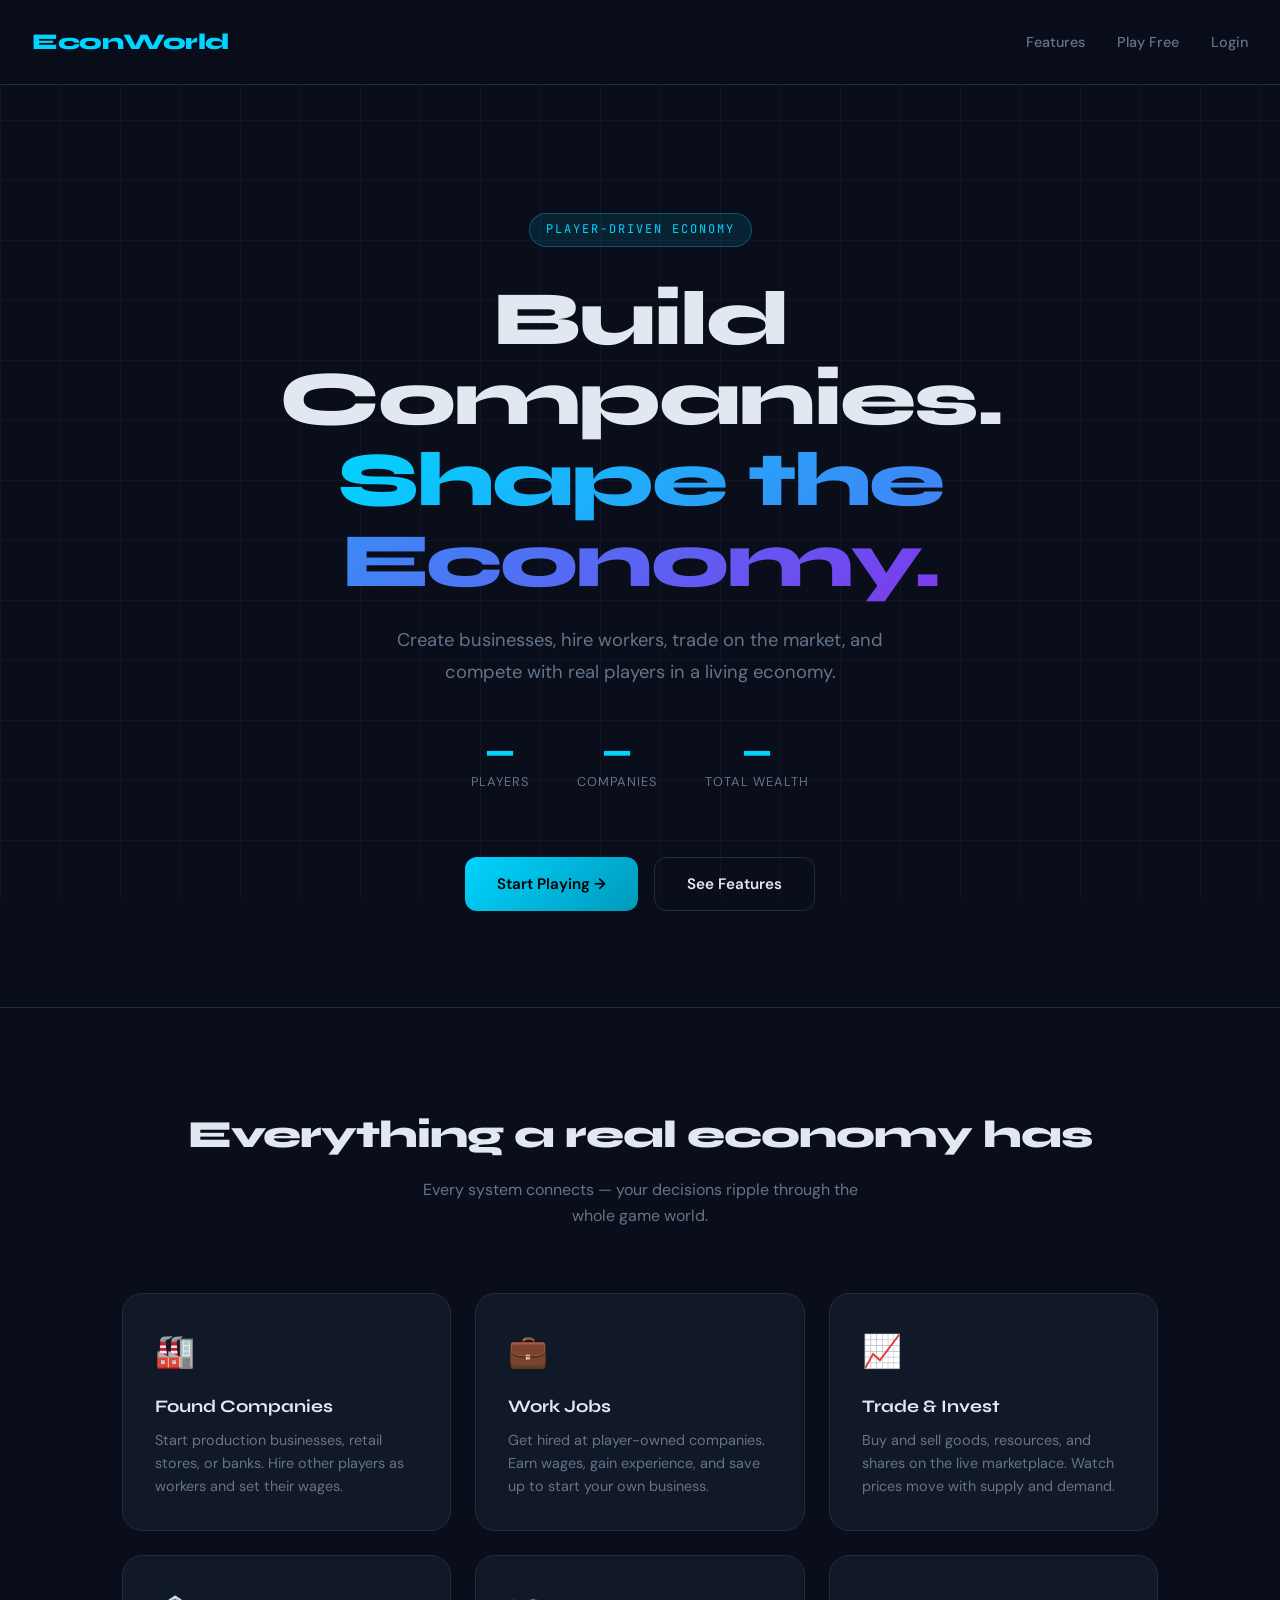
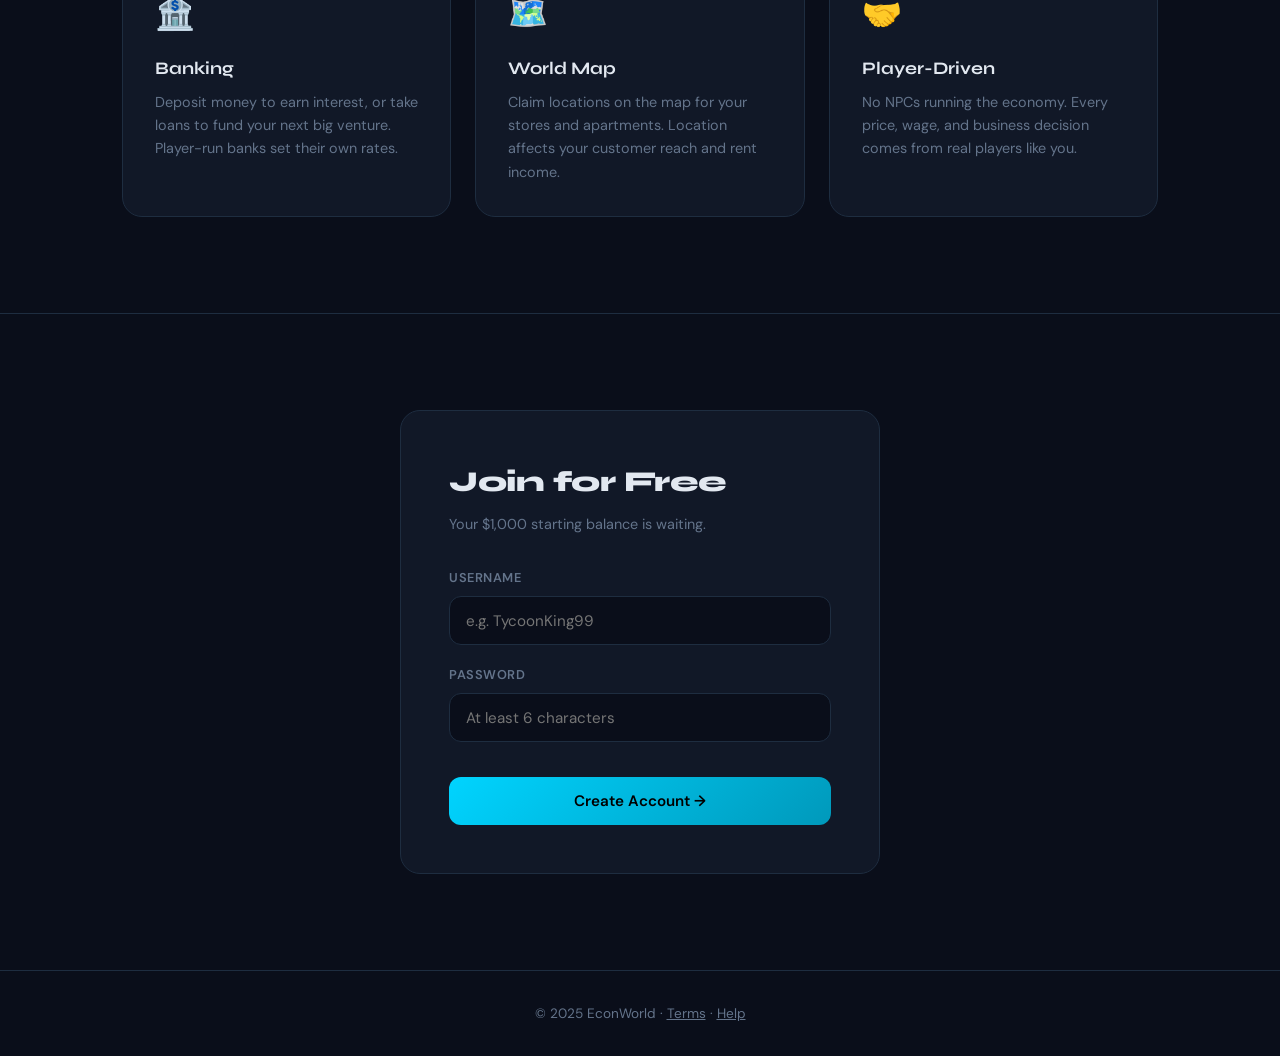
==== index.html @ df642f4c "Website + Database added" ====
<!DOCTYPE html>
<!--
  index.html — STRUCTURE LAYER
  Edit this file to change what's on the page:
  - Add/remove sections
  - Change text content
  - Add new form fields
  This file does NOT control how it looks (that's styles.css)
  or how it behaves (that's app.js).
-->
<html lang="en">
<head>
  <meta charset="UTF-8" />
  <meta name="viewport" content="width=device-width, initial-scale=1.0" />

  <!-- ↓ Change this to your game's name -->
  <title>EconWorld — Build Your Empire</title>

  <!-- Google Fonts — change font names here if you want different typography -->
  <link rel="preconnect" href="https://fonts.googleapis.com" />
  <link rel="preconnect" href="https://fonts.gstatic.com" crossorigin />
  <link href="https://fonts.googleapis.com/css2?family=Syne:wght@700;800&family=DM+Sans:wght@400;500;600&family=JetBrains+Mono:wght@400&display=swap" rel="stylesheet" />

  <!-- Visual layer -->
  <link rel="stylesheet" href="styles.css" />
</head>
<body>

  <!-- ============================================================
       NAVIGATION
       To add a new nav link: copy one <li> and change the text/href
  ============================================================ -->
  <nav>
    <a href="/" class="nav-logo">EconWorld</a>  <!-- ← Change game name here -->
    <ul class="nav-links">
      <li><a href="#features">Features</a></li>
      <li><a href="#register">Play Free</a></li>
      <li><a href="/login">Login</a></li>   <!-- ← This route comes from Python -->
    </ul>
  </nav>


  <!-- ============================================================
       HERO — Main headline section
       Edit the h1, p, and btn text to change messaging
  ============================================================ -->
  <section class="hero">
    <div class="container">

      <div class="hero-tag animate">Player-Driven Economy</div>

      <h1 class="animate delay-1">
        Build Companies.<br/>
        <span>Shape the Economy.</span>
      </h1>

      <p class="animate delay-2">
        Create businesses, hire workers, trade on the market,
        and compete with real players in a living economy.
      </p>

      <!-- Live stats from backend — numbers are filled in by app.js -->
      <div class="stats-bar animate delay-3">
        <div class="stat-item">
          <span class="stat-number" id="stat-players">—</span>
          <span class="stat-label">Players</span>
        </div>
        <div class="stat-item">
          <span class="stat-number" id="stat-companies">—</span>
          <span class="stat-label">Companies</span>
        </div>
        <div class="stat-item">
          <span class="stat-number" id="stat-wealth">—</span>
          <span class="stat-label">Total Wealth</span>
        </div>
      </div>

      <div class="btn-group animate delay-4">
        <a href="#register" class="btn btn-primary">Start Playing →</a>
        <a href="#features" class="btn btn-secondary">See Features</a>
      </div>

    </div>
  </section>


  <!-- ============================================================
       FEATURES — Cards explaining what the game offers
       To add a feature: copy one .feature-card block and edit it
  ============================================================ -->
  <section class="features" id="features">
    <div class="container">

      <div class="section-header">
        <h2>Everything a real economy has</h2>
        <p>Every system connects — your decisions ripple through the whole game world.</p>
      </div>

      <div class="features-grid">

        <div class="feature-card">
          <span class="feature-icon">🏭</span>
          <h3>Found Companies</h3>
          <p>Start production businesses, retail stores, or banks. Hire other players as workers and set their wages.</p>
        </div>

        <div class="feature-card">
          <span class="feature-icon">💼</span>
          <h3>Work Jobs</h3>
          <p>Get hired at player-owned companies. Earn wages, gain experience, and save up to start your own business.</p>
        </div>

        <div class="feature-card">
          <span class="feature-icon">📈</span>
          <h3>Trade & Invest</h3>
          <p>Buy and sell goods, resources, and shares on the live marketplace. Watch prices move with supply and demand.</p>
        </div>

        <div class="feature-card">
          <span class="feature-icon">🏦</span>
          <h3>Banking</h3>
          <p>Deposit money to earn interest, or take loans to fund your next big venture. Player-run banks set their own rates.</p>
        </div>

        <div class="feature-card">
          <span class="feature-icon">🗺️</span>
          <h3>World Map</h3>
          <p>Claim locations on the map for your stores and apartments. Location affects your customer reach and rent income.</p>
        </div>

        <div class="feature-card">
          <span class="feature-icon">🤝</span>
          <h3>Player-Driven</h3>
          <p>No NPCs running the economy. Every price, wage, and business decision comes from real players like you.</p>
        </div>

      </div>
    </div>
  </section>


  <!-- ============================================================
       REGISTER — Signup form
       To add a new field: add a .form-group block and update app.js
  ============================================================ -->
  <section class="register-section" id="register">
    <div class="container">

      <div class="register-box">
        <h2>Join for Free</h2>
        <p>Your $1,000 starting balance is waiting.</p>

        <!-- id="register-form" is what app.js listens to -->
        <form id="register-form" novalidate>

          <div class="form-group">
            <label for="username">Username</label>
            <input
              type="text"
              id="username"
              name="username"
              placeholder="e.g. TycoonKing99"
              autocomplete="off"
            />
          </div>

          <div class="form-group">
            <label for="password">Password</label>
            <input
              type="password"
              id="password"
              name="password"
              placeholder="At least 6 characters"
            />
          </div>

          <!-- Success/error message shown here by app.js -->
          <div id="form-message" class="form-message"></div>

          <button type="submit" class="btn btn-primary" style="width:100%; justify-content:center; margin-top:1rem;">
            Create Account →
          </button>

        </form>
      </div>

    </div>
  </section>


  <!-- ============================================================
       FOOTER — Edit links and text here
  ============================================================ -->
  <footer>
    <p>© 2025 EconWorld · <a href="/terms" style="color:inherit">Terms</a> · <a href="/help" style="color:inherit">Help</a></p>
  </footer>


  <!-- Logic layer — loaded last so HTML is ready when JS runs -->
  <script src="app.js"></script>

</body>
</html>
---- styles.css ----
/* ============================================================
   styles.css — VISUAL LAYER
   Edit this file to change colors, fonts, layout, spacing.
   Nothing here affects how the page works, only how it looks.
   ============================================================ */

/* --- DESIGN TOKENS: Change these to restyle everything --- */
:root {
  --color-bg:        #0a0e1a;
  --color-surface:   #111827;
  --color-border:    #1e2d40;
  --color-accent:    #00d4ff;
  --color-accent-2:  #7c3aed;
  --color-text:      #e2e8f0;
  --color-muted:     #64748b;
  --color-success:   #10b981;

  --font-display:    'Syne', sans-serif;
  --font-body:       'DM Sans', sans-serif;
  --font-mono:       'JetBrains Mono', monospace;

  --radius:          12px;
  --radius-lg:       20px;
  --transition:      0.25s ease;
  --max-width:       1100px;
}

/* --- RESET --- */
*, *::before, *::after { box-sizing: border-box; margin: 0; padding: 0; }
html { scroll-behavior: smooth; }

body {
  background-color: var(--color-bg);
  color: var(--color-text);
  font-family: var(--font-body);
  font-size: 16px;
  line-height: 1.6;
  min-height: 100vh;
  overflow-x: hidden;
}

/* --- BACKGROUND GRID EFFECT --- */
body::before {
  content: '';
  position: fixed;
  inset: 0;
  background-image:
    linear-gradient(var(--color-border) 1px, transparent 1px),
    linear-gradient(90deg, var(--color-border) 1px, transparent 1px);
  background-size: 60px 60px;
  opacity: 0.3;
  pointer-events: none;
  z-index: 0;
}

/* --- LAYOUT --- */
.container {
  max-width: var(--max-width);
  margin: 0 auto;
  padding: 0 2rem;
  position: relative;
  z-index: 1;
}

/* --- NAV --- */
nav {
  display: flex;
  justify-content: space-between;
  align-items: center;
  padding: 1.5rem 2rem;
  border-bottom: 1px solid var(--color-border);
  position: sticky;
  top: 0;
  background: rgba(10, 14, 26, 0.85);
  backdrop-filter: blur(12px);
  z-index: 100;
}

.nav-logo {
  font-family: var(--font-display);
  font-size: 1.4rem;
  font-weight: 800;
  color: var(--color-accent);
  text-decoration: none;
  letter-spacing: -0.5px;
}

.nav-links {
  display: flex;
  gap: 2rem;
  list-style: none;
}

.nav-links a {
  color: var(--color-muted);
  text-decoration: none;
  font-size: 0.9rem;
  font-weight: 500;
  transition: color var(--transition);
}

.nav-links a:hover { color: var(--color-text); }

/* --- HERO SECTION --- */
.hero {
  padding: 8rem 0 6rem;
  text-align: center;
}

.hero-tag {
  display: inline-block;
  background: rgba(0, 212, 255, 0.1);
  border: 1px solid rgba(0, 212, 255, 0.3);
  color: var(--color-accent);
  font-family: var(--font-mono);
  font-size: 0.75rem;
  letter-spacing: 2px;
  text-transform: uppercase;
  padding: 0.4rem 1rem;
  border-radius: 999px;
  margin-bottom: 2rem;
}

.hero h1 {
  font-family: var(--font-display);
  font-size: clamp(2.8rem, 6vw, 5rem);
  font-weight: 800;
  line-height: 1.05;
  letter-spacing: -2px;
  margin-bottom: 1.5rem;
}

.hero h1 span {
  background: linear-gradient(135deg, var(--color-accent), var(--color-accent-2));
  -webkit-background-clip: text;
  -webkit-text-fill-color: transparent;
  background-clip: text;
}

.hero p {
  font-size: 1.15rem;
  color: var(--color-muted);
  max-width: 520px;
  margin: 0 auto 3rem;
  line-height: 1.7;
}

/* --- STATS BAR --- */
.stats-bar {
  display: flex;
  justify-content: center;
  gap: 3rem;
  margin-bottom: 4rem;
  flex-wrap: wrap;
}

.stat-item {
  text-align: center;
}

.stat-number {
  font-family: var(--font-display);
  font-size: 2rem;
  font-weight: 800;
  color: var(--color-accent);
  display: block;
  line-height: 1;
}

.stat-label {
  font-size: 0.8rem;
  color: var(--color-muted);
  text-transform: uppercase;
  letter-spacing: 1px;
  margin-top: 0.3rem;
}

/* --- BUTTONS --- */
.btn-group {
  display: flex;
  gap: 1rem;
  justify-content: center;
  flex-wrap: wrap;
}

.btn {
  display: inline-flex;
  align-items: center;
  gap: 0.5rem;
  padding: 0.85rem 2rem;
  border-radius: var(--radius);
  font-family: var(--font-body);
  font-size: 0.95rem;
  font-weight: 600;
  cursor: pointer;
  text-decoration: none;
  transition: all var(--transition);
  border: none;
}

.btn-primary {
  background: linear-gradient(135deg, var(--color-accent), #0099bb);
  color: #000;
}

.btn-primary:hover {
  transform: translateY(-2px);
  box-shadow: 0 8px 30px rgba(0, 212, 255, 0.35);
}

.btn-secondary {
  background: transparent;
  color: var(--color-text);
  border: 1px solid var(--color-border);
}

.btn-secondary:hover {
  border-color: var(--color-accent);
  color: var(--color-accent);
}

/* --- FEATURES SECTION --- */
.features {
  padding: 6rem 0;
  border-top: 1px solid var(--color-border);
}

.section-header {
  text-align: center;
  margin-bottom: 4rem;
}

.section-header h2 {
  font-family: var(--font-display);
  font-size: clamp(1.8rem, 3vw, 2.5rem);
  font-weight: 800;
  letter-spacing: -1px;
  margin-bottom: 0.75rem;
}

.section-header p {
  color: var(--color-muted);
  max-width: 480px;
  margin: 0 auto;
}

.features-grid {
  display: grid;
  grid-template-columns: repeat(auto-fit, minmax(280px, 1fr));
  gap: 1.5rem;
}

.feature-card {
  background: var(--color-surface);
  border: 1px solid var(--color-border);
  border-radius: var(--radius-lg);
  padding: 2rem;
  transition: all var(--transition);
  position: relative;
  overflow: hidden;
}

.feature-card::before {
  content: '';
  position: absolute;
  top: 0; left: 0; right: 0;
  height: 2px;
  background: linear-gradient(90deg, var(--color-accent), var(--color-accent-2));
  opacity: 0;
  transition: opacity var(--transition);
}

.feature-card:hover {
  border-color: rgba(0, 212, 255, 0.3);
  transform: translateY(-4px);
  box-shadow: 0 20px 40px rgba(0, 0, 0, 0.3);
}

.feature-card:hover::before { opacity: 1; }

.feature-icon {
  font-size: 2rem;
  margin-bottom: 1rem;
  display: block;
}

.feature-card h3 {
  font-family: var(--font-display);
  font-size: 1.1rem;
  font-weight: 700;
  margin-bottom: 0.5rem;
}

.feature-card p {
  color: var(--color-muted);
  font-size: 0.9rem;
  line-height: 1.6;
}

/* --- REGISTER SECTION --- */
.register-section {
  padding: 6rem 0;
  border-top: 1px solid var(--color-border);
}

.register-box {
  max-width: 480px;
  margin: 0 auto;
  background: var(--color-surface);
  border: 1px solid var(--color-border);
  border-radius: var(--radius-lg);
  padding: 3rem;
}

.register-box h2 {
  font-family: var(--font-display);
  font-size: 1.8rem;
  font-weight: 800;
  letter-spacing: -0.5px;
  margin-bottom: 0.5rem;
}

.register-box p {
  color: var(--color-muted);
  margin-bottom: 2rem;
  font-size: 0.9rem;
}

.form-group {
  margin-bottom: 1.2rem;
}

.form-group label {
  display: block;
  font-size: 0.8rem;
  font-weight: 600;
  color: var(--color-muted);
  text-transform: uppercase;
  letter-spacing: 0.5px;
  margin-bottom: 0.5rem;
}

.form-group input {
  width: 100%;
  background: var(--color-bg);
  border: 1px solid var(--color-border);
  border-radius: var(--radius);
  padding: 0.85rem 1rem;
  color: var(--color-text);
  font-family: var(--font-body);
  font-size: 0.95rem;
  transition: border-color var(--transition);
  outline: none;
}

.form-group input:focus {
  border-color: var(--color-accent);
  box-shadow: 0 0 0 3px rgba(0, 212, 255, 0.1);
}

.form-message {
  margin-top: 1rem;
  padding: 0.75rem 1rem;
  border-radius: var(--radius);
  font-size: 0.85rem;
  display: none;
}

.form-message.success {
  background: rgba(16, 185, 129, 0.1);
  border: 1px solid rgba(16, 185, 129, 0.3);
  color: var(--color-success);
  display: block;
}

.form-message.error {
  background: rgba(239, 68, 68, 0.1);
  border: 1px solid rgba(239, 68, 68, 0.3);
  color: #f87171;
  display: block;
}

/* --- FOOTER --- */
footer {
  border-top: 1px solid var(--color-border);
  padding: 2rem;
  text-align: center;
  color: var(--color-muted);
  font-size: 0.85rem;
  position: relative;
  z-index: 1;
}

/* --- ANIMATIONS --- */
@keyframes fadeInUp {
  from { opacity: 0; transform: translateY(30px); }
  to   { opacity: 1; transform: translateY(0); }
}

.animate { animation: fadeInUp 0.6s ease forwards; opacity: 0; }
.delay-1 { animation-delay: 0.1s; }
.delay-2 { animation-delay: 0.2s; }
.delay-3 { animation-delay: 0.3s; }
.delay-4 { animation-delay: 0.4s; }
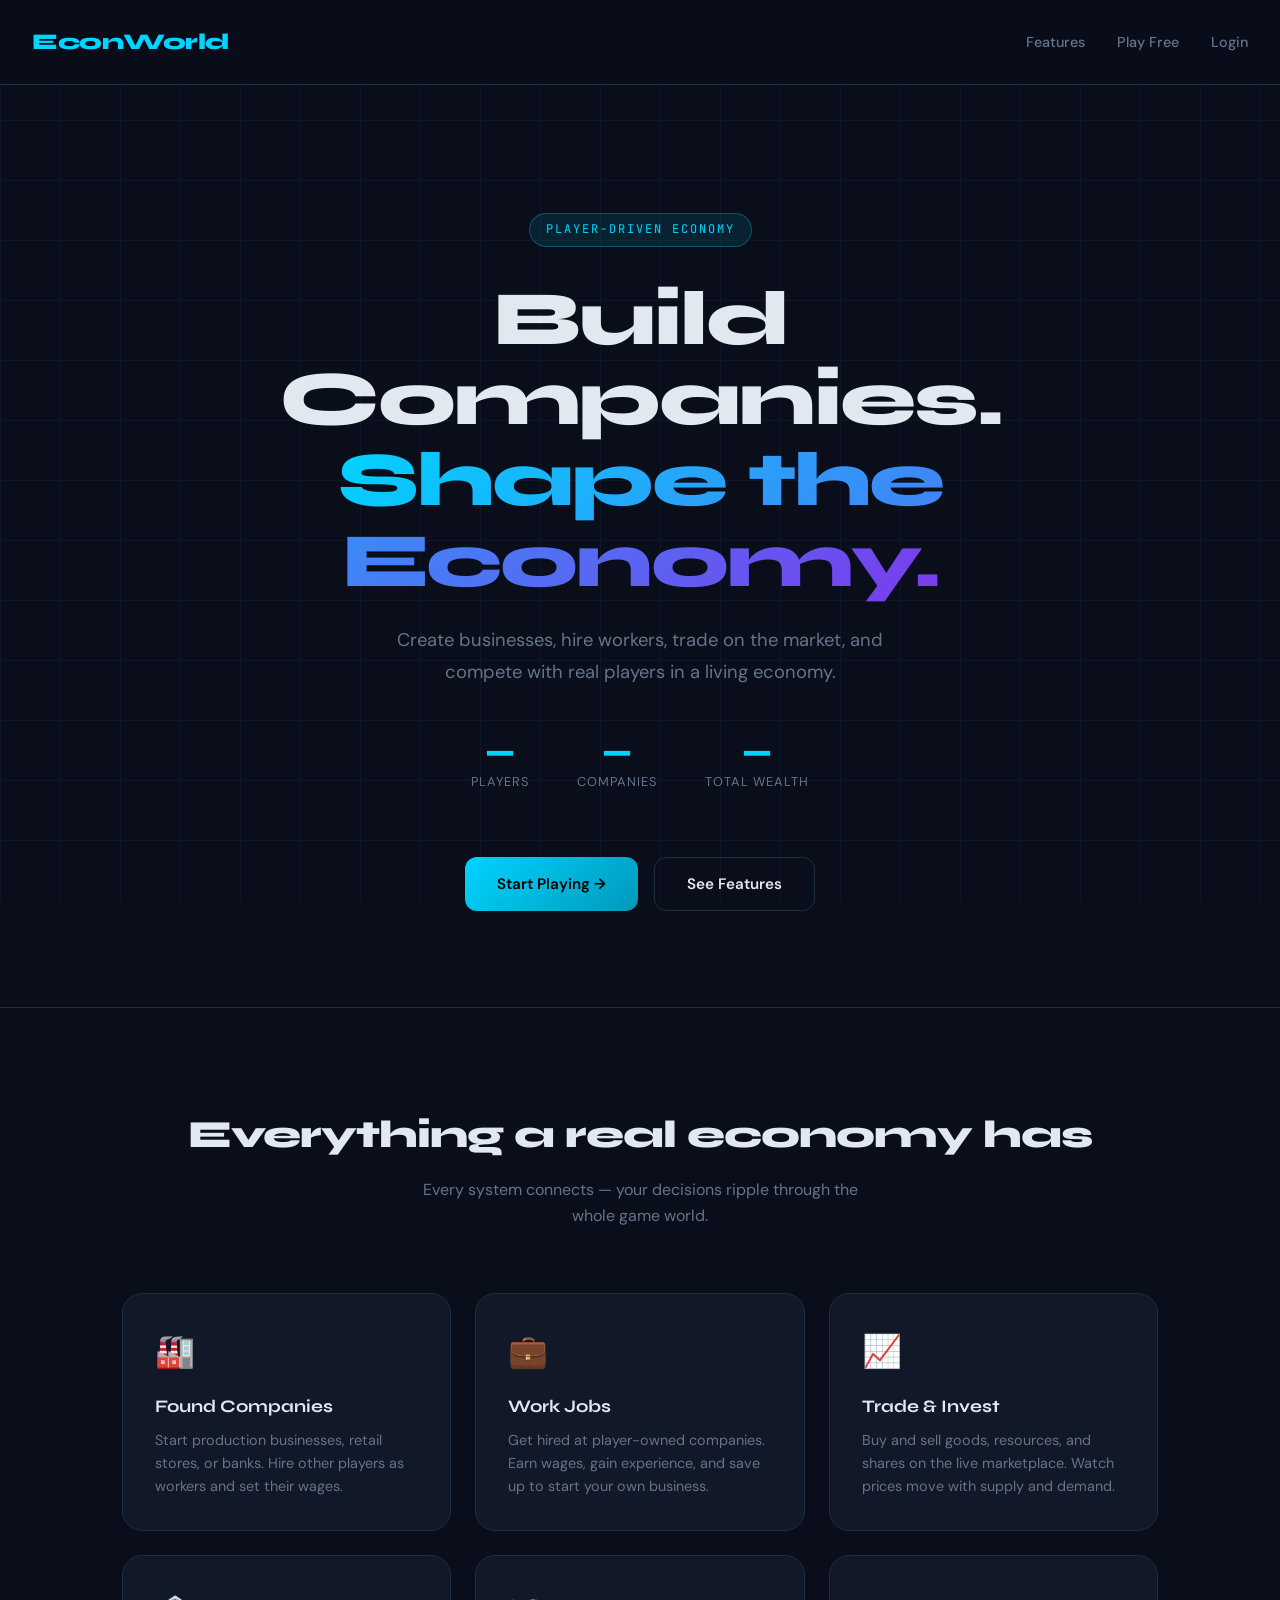
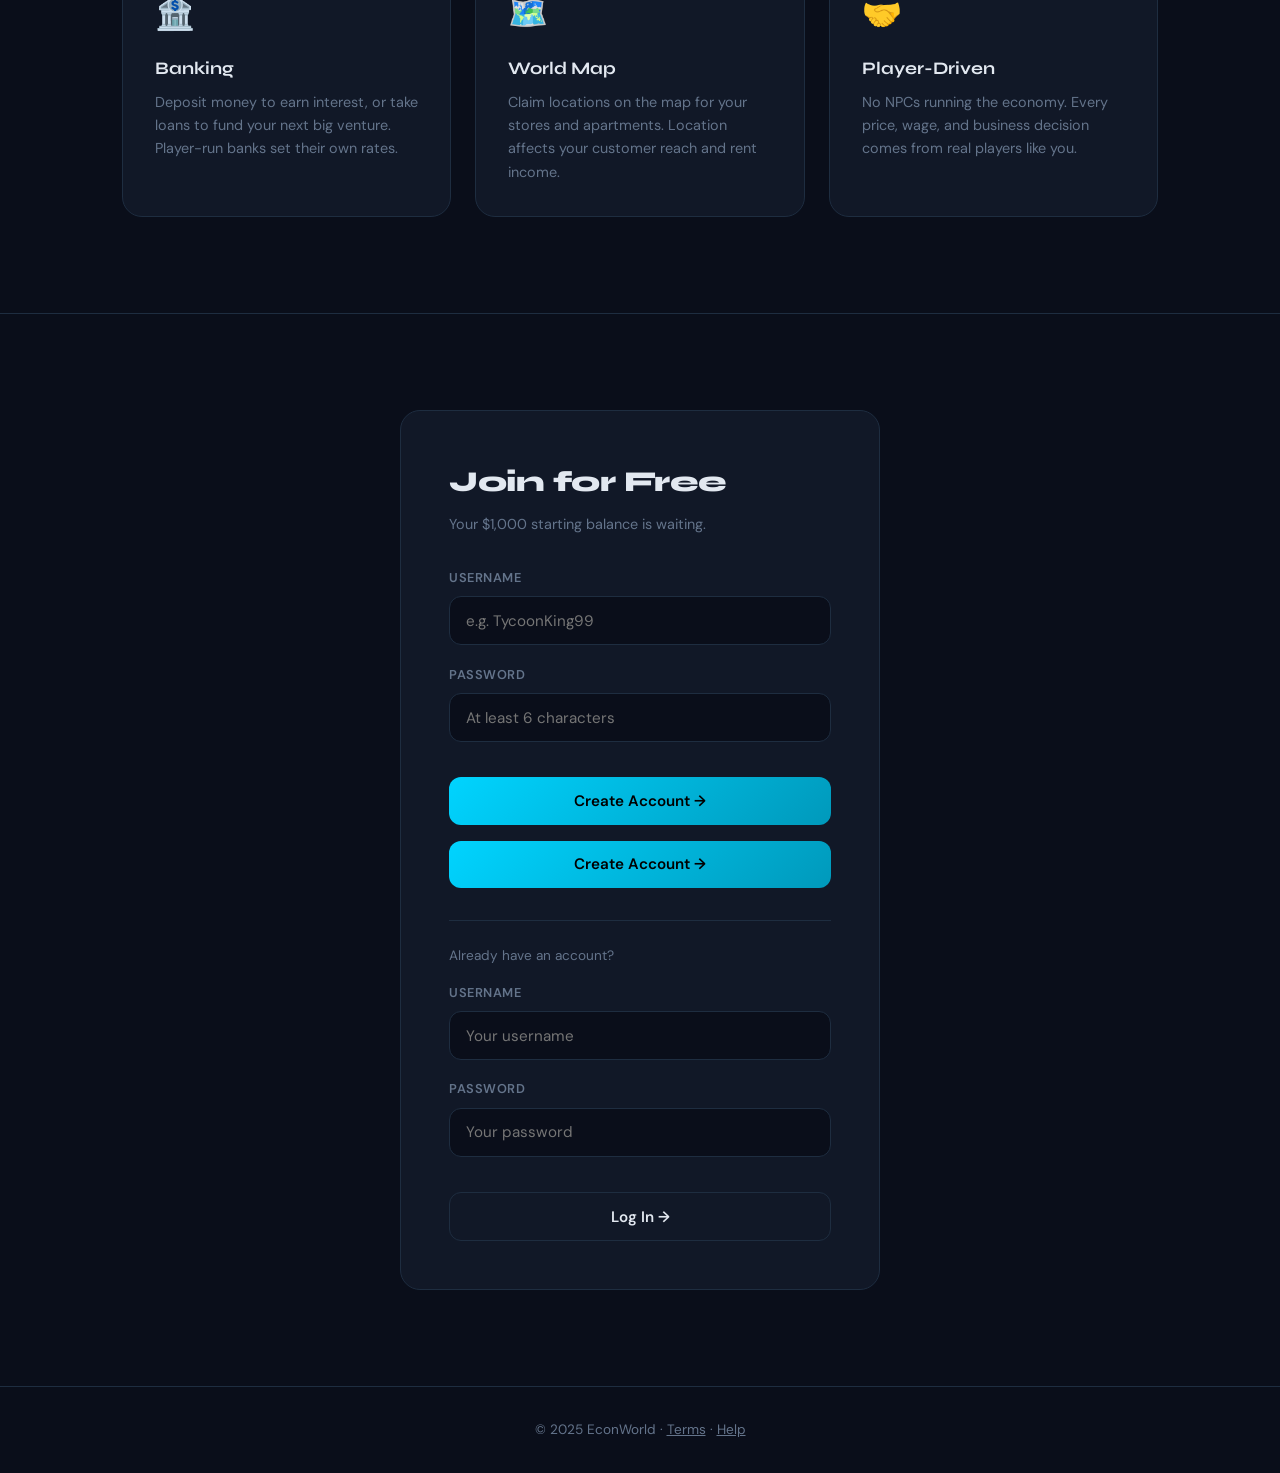
==== commit 3b2c5a8d: "Update index.html" ====
--- a/index.html
+++ b/index.html
@@ -182,6 +182,33 @@
           </button>
 
         </form>
+                  <!-- Success/error message shown here by app.js -->
+          <div id="form-message" class="form-message"></div>
+
+          <button type="submit" class="btn btn-primary" style="width:100%; justify-content:center; margin-top:1rem;">
+            Create Account →
+          </button>
+
+        </form>
+
+        <!-- LOGIN FORM — paste starts here -->
+        <div style="margin-top:2rem; padding-top:1.5rem; border-top:1px solid var(--color-border);">
+          <p style="font-size:0.85rem; color:var(--color-muted); margin-bottom:1rem;">Already have an account?</p>
+          <form id="login-form" novalidate>
+            <div class="form-group">
+              <label for="login-username">Username</label>
+              <input type="text" id="login-username" placeholder="Your username" autocomplete="off" />
+            </div>
+            <div class="form-group">
+              <label for="login-password">Password</label>
+              <input type="password" id="login-password" placeholder="Your password" />
+            </div>
+            <div id="login-message" class="form-message"></div>
+            <button type="submit" class="btn btn-secondary" style="width:100%; justify-content:center; margin-top:1rem;">
+              Log In →
+            </button>
+          </form>
+        </div>
       </div>
 
     </div>
